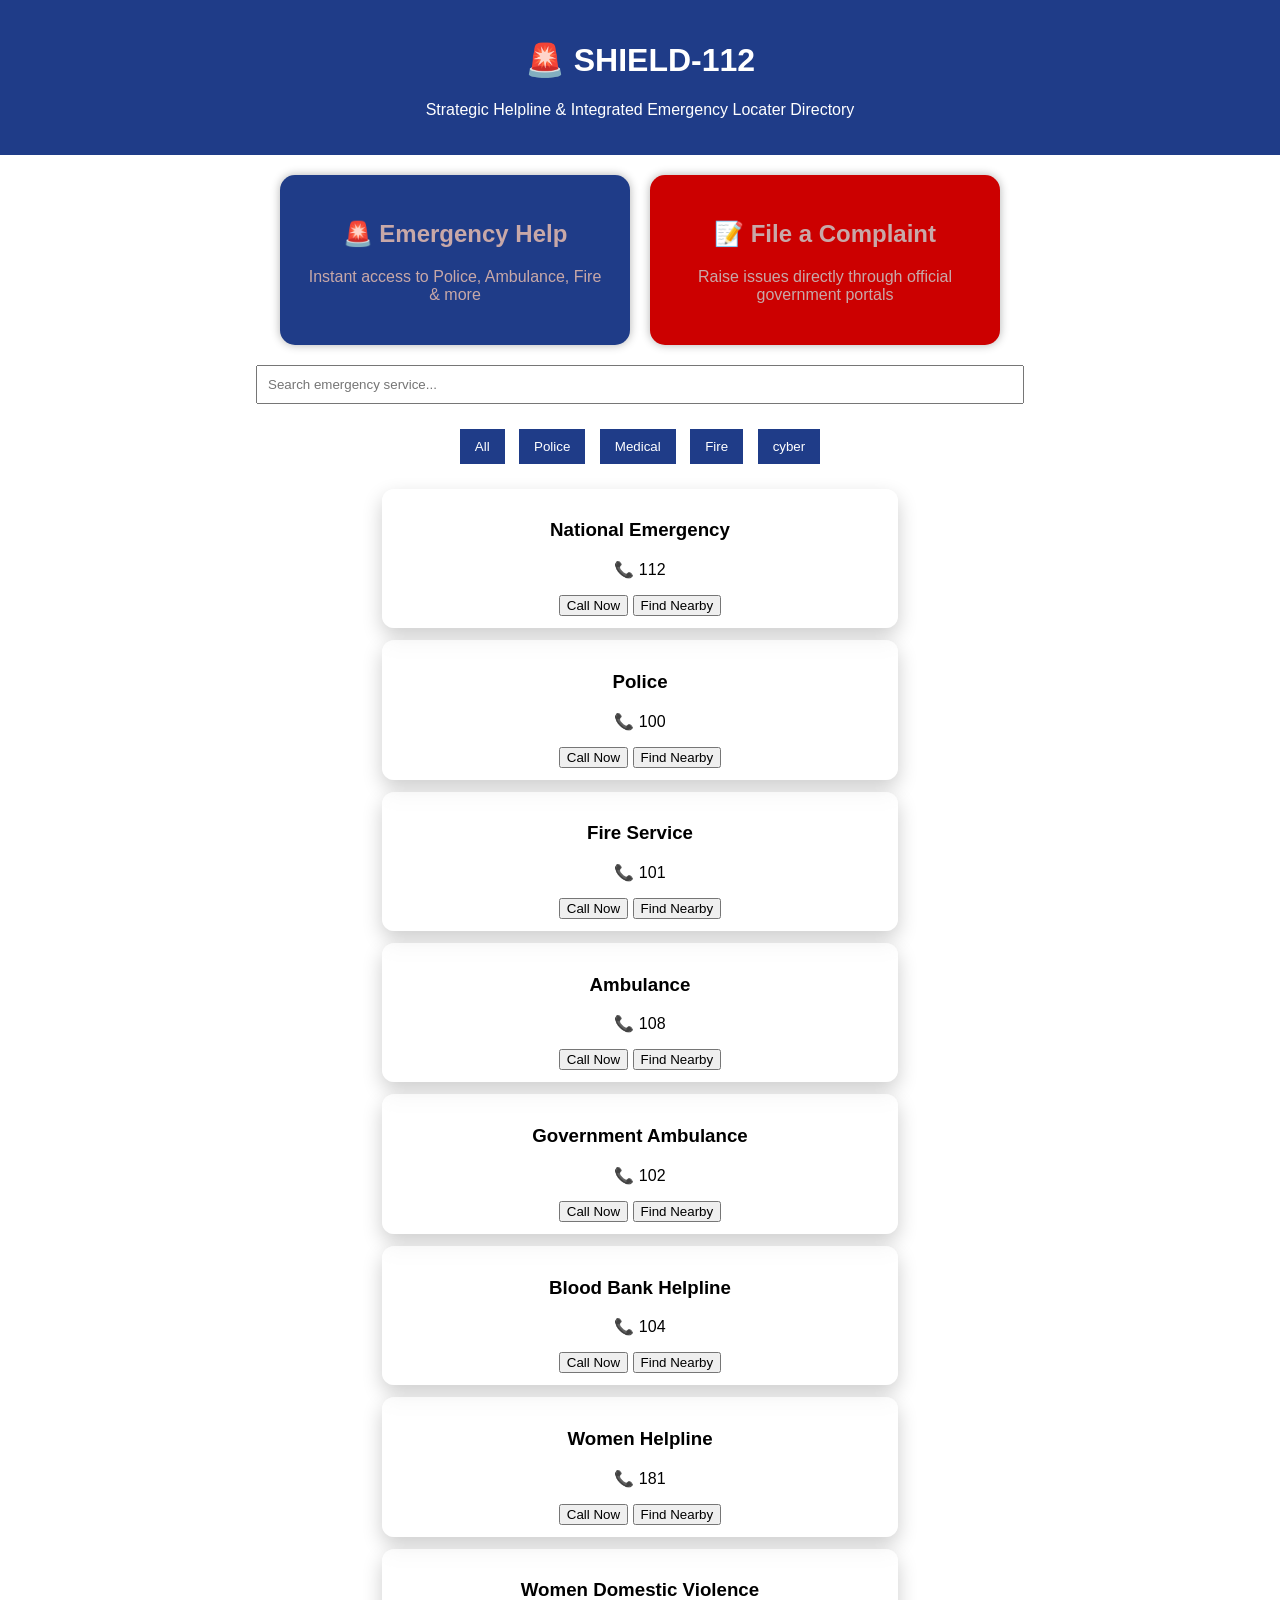
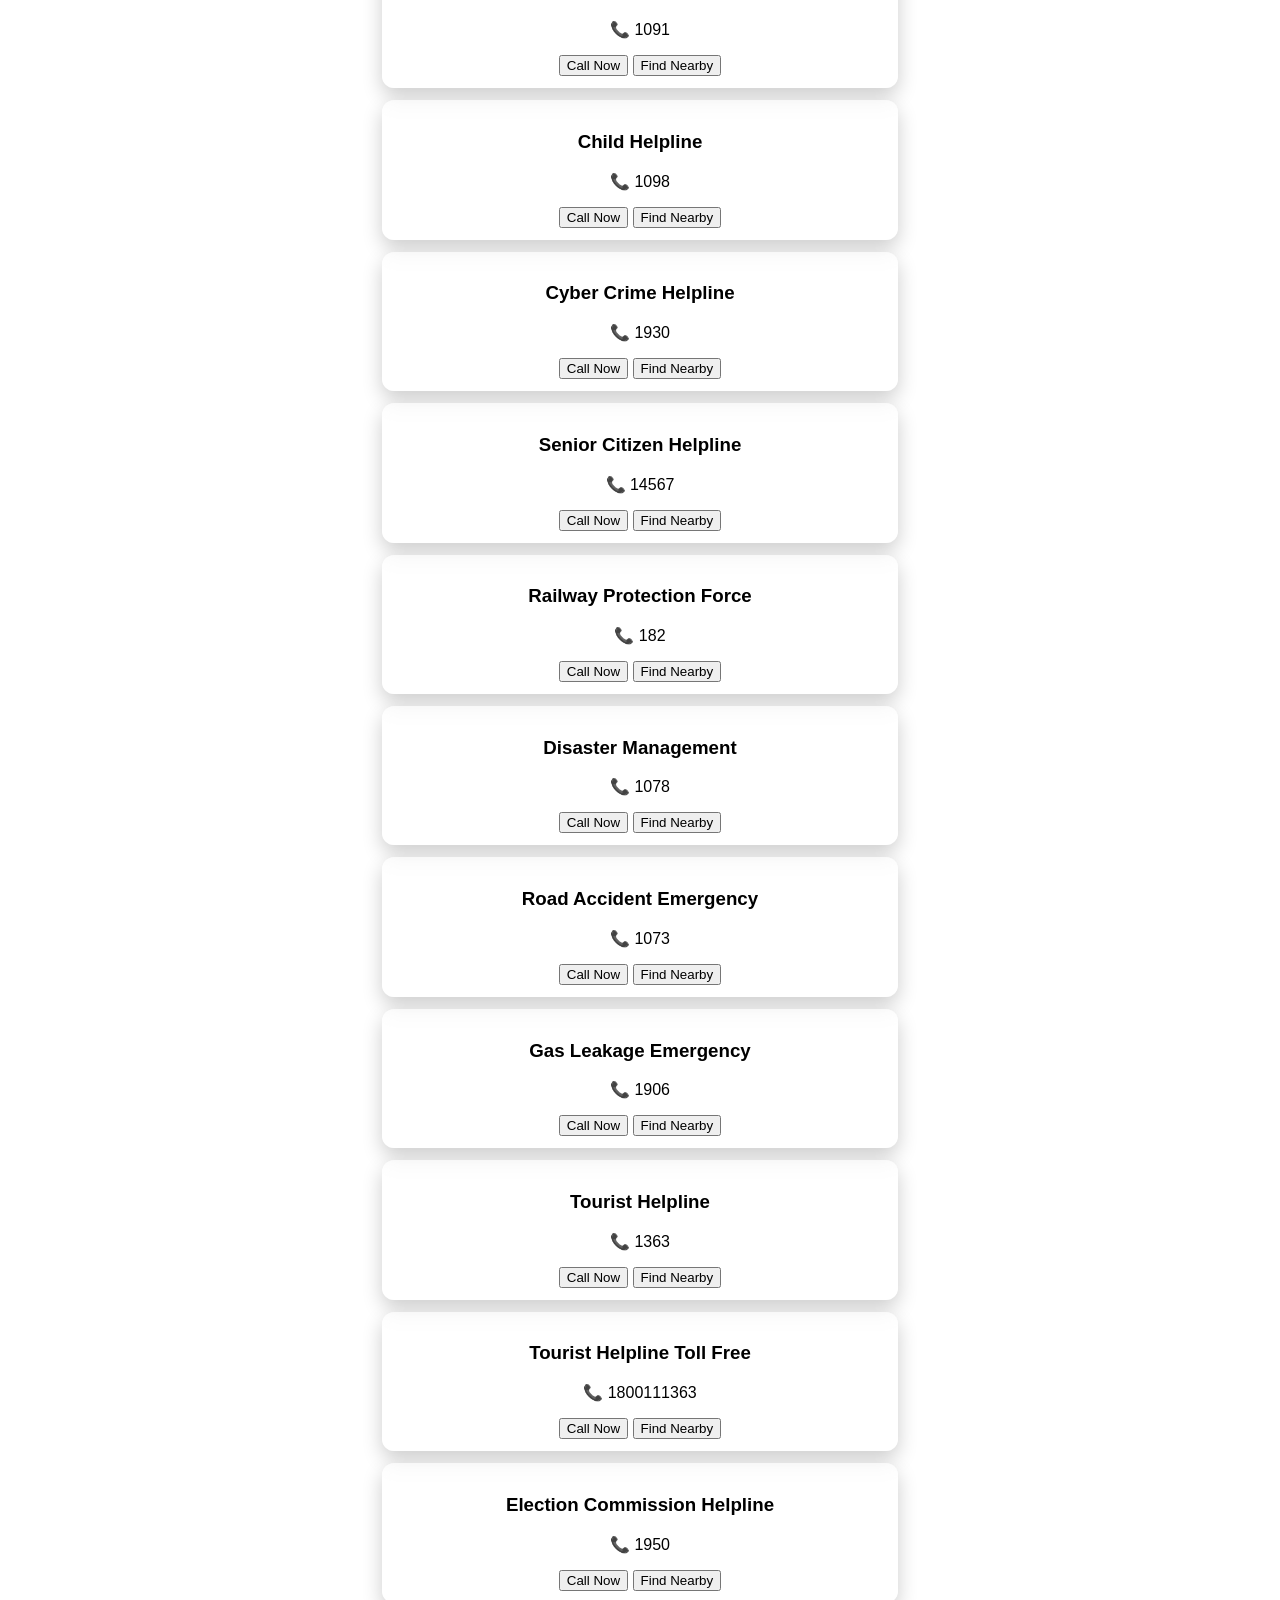
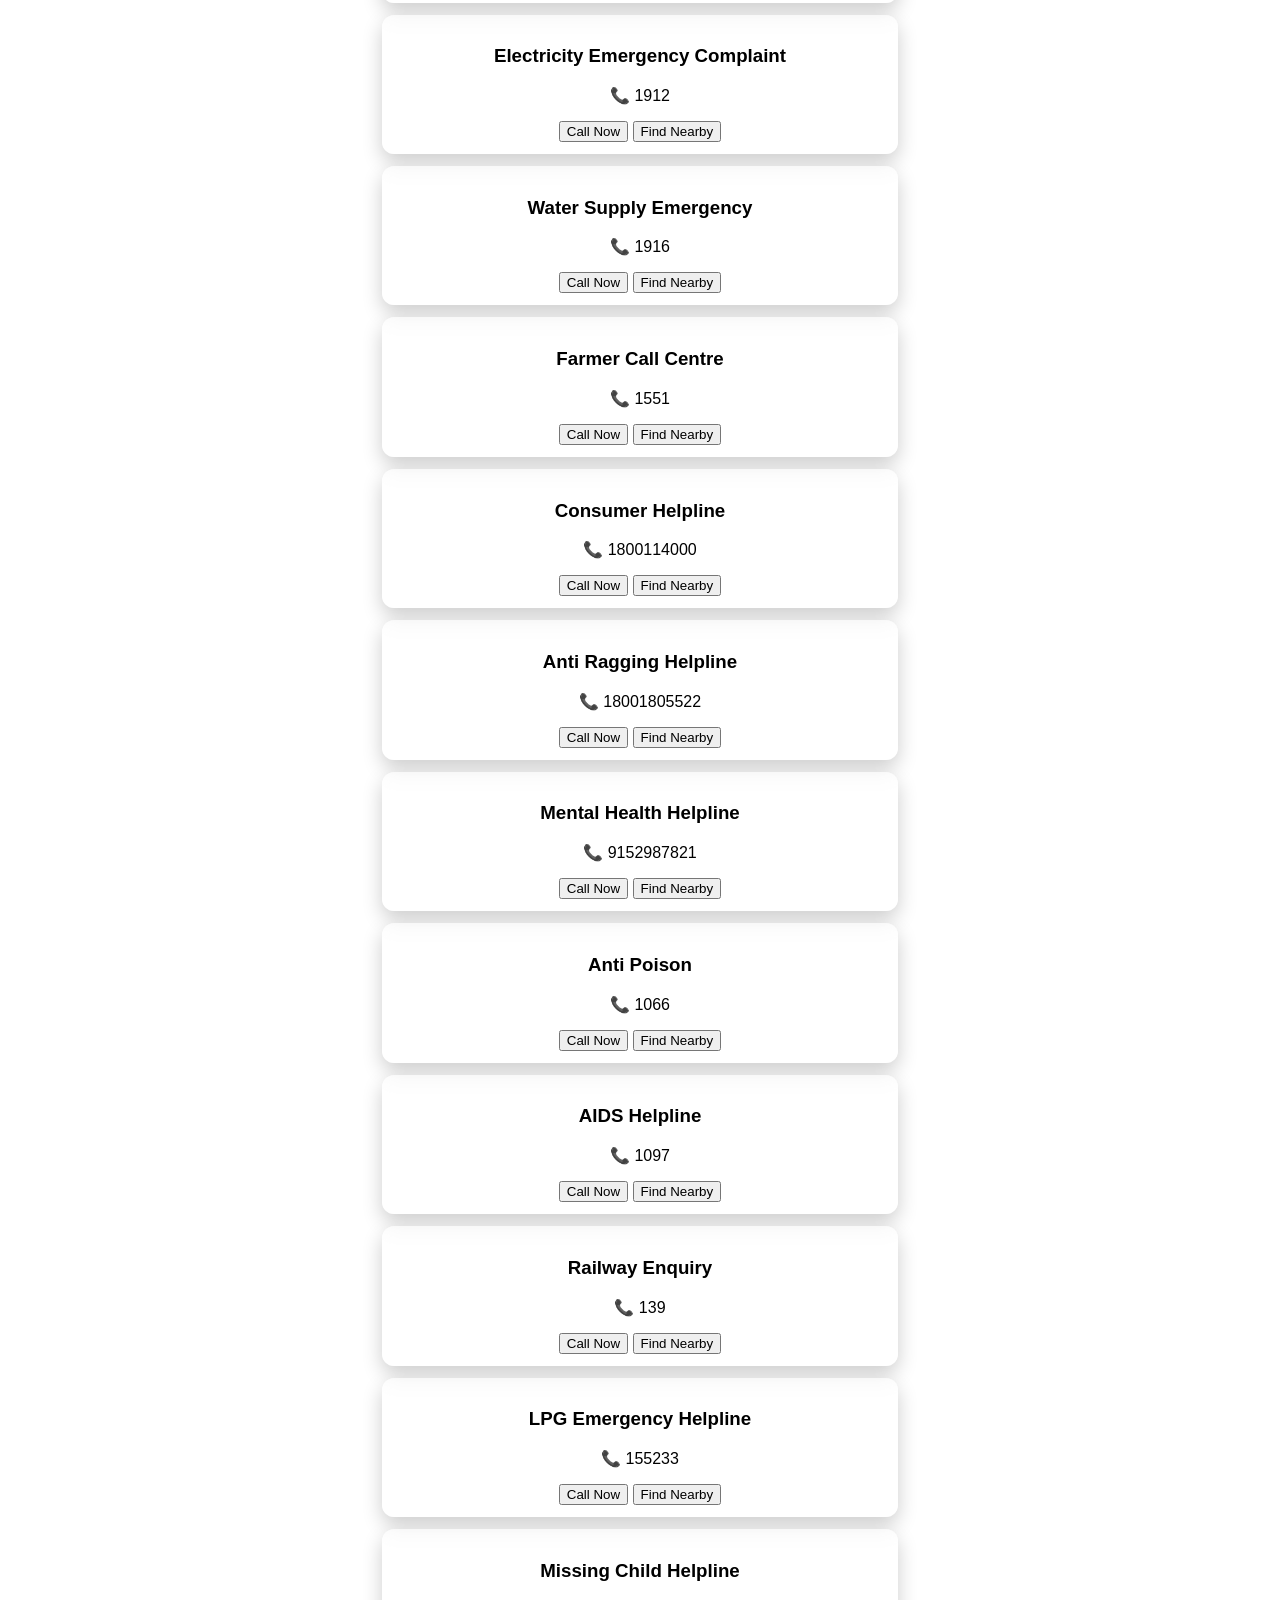
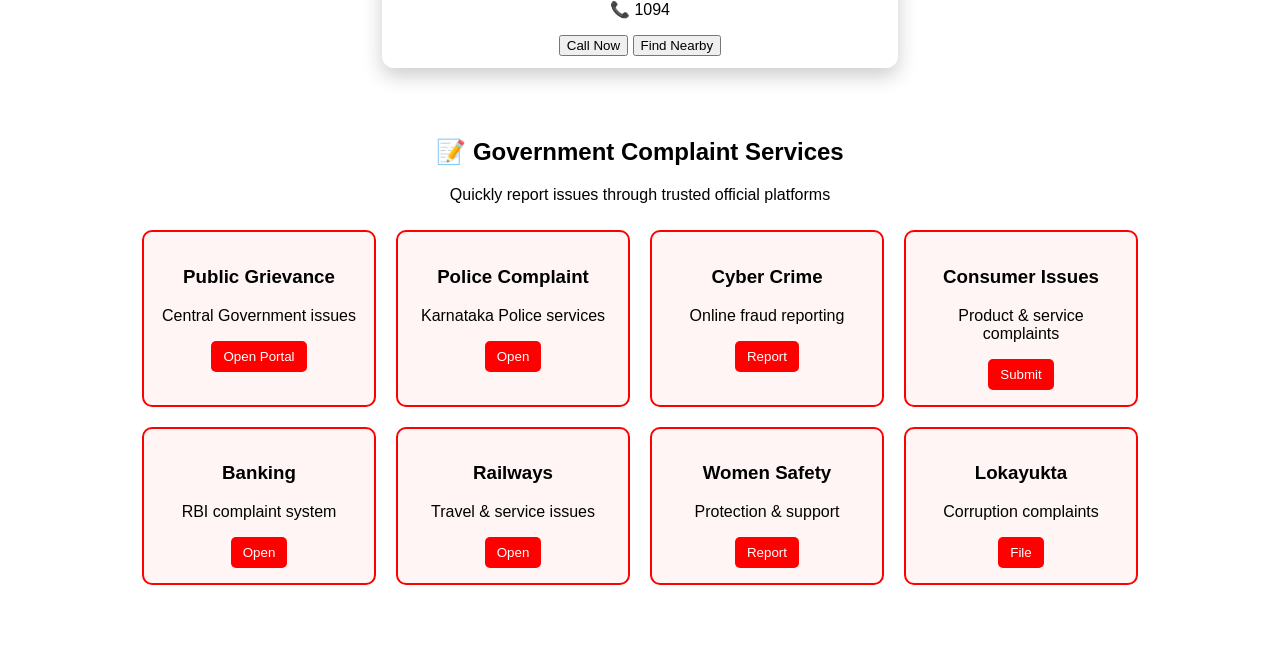
==== index.html @ 44ca0095 "initial project upload added HTML JS CSS files for SHIELD_112" ====
<!DOCTYPE html>
<!-- saved from url=(0048)file:///C:/Users/user/Desktop/sandeep/index.html -->
<html><head><meta http-equiv="Content-Type" content="text/html; charset=UTF-8">
<title>SHIELD-112</title>

<style>

/* ===== BODY ===== */
body{
font-family: Arial;
margin:0;
min-height:100vh;
background-size: cover;
background-position: center;
background-repeat: no-repeat;
background-attachment: fixed;
transition: background-image 1s ease-in-out;
}

/* ===== HEADER ===== */
.header{
background:#1f3c88;
color:white;
text-align:center;
padding:20px;
}

.logout{
position:absolute;
top:10px;
right:20px;
}

/* ===== TOP OPTIONS ===== */
.main-options{
display:flex;
justify-content:center;
gap:20px;
margin:20px;
flex-wrap:wrap;
}

.option-card{
width:300px;
padding:25px;
border-radius:15px;
text-align:center;
cursor:pointer;
color:rgb(200, 168, 168);
box-shadow:0 0 10px rgba(0,0,0,0.3);
transition:0.3s;
}

.option-card:hover{
transform:scale(1.05);
}

.emergency{
background:#1f3c88;
}

.complaint{
background:#cc0000;
}

/* ===== SEARCH ===== */
.search{
text-align:center;
margin:20px;
}

.search input{
width:60%;
padding:10px;
}

/* ===== FILTER ===== */
.filters{
text-align:center;
margin-bottom:20px;
}

.filters button{
margin:5px;
padding:10px 15px;
background:#1f3c88;
color:white;
border:none;
cursor:pointer;
}

/* ===== SERVICE CARDS ===== */
#serviceList{
width:70%;
margin:20px auto;
}

.card{
background: rgba(255,255,255,0.45);
padding:12px;
margin:12px auto;
border-radius:12px;
width:55%;
text-align:center;
box-shadow:0 8px 20px rgba(0,0,0,0.2);
backdrop-filter: blur(6px);
transition: all 0.3s ease;
}

.card:hover{
background: rgba(255,255,255,0.75);
transform: scale(1.03);
}

/* ===== COMPLAINT SECTION ===== */
.complaint-section{
width:90%;
margin:30px auto;
padding:20px;
background:rgba(255,255,255,0.85);
border-radius:12px;
}

.complaint-container{
display:flex;
flex-wrap:wrap;
justify-content:center;
}

.complaint-card{
background:#fff5f5;
border:2px solid red;
padding:15px;
margin:10px;
width:200px;
border-radius:10px;
text-align:center;
transition:0.3s;
}

.complaint-card:hover{
transform:scale(1.05);
}

.complaint-card button{
background:red;
color:white;
border:none;
padding:8px 12px;
cursor:pointer;
border-radius:5px;
}

</style>

</head>

<body style="background-image: url(&quot;1.jpg.png&quot;);">

<div class="header">
<h1>🚨 SHIELD-112</h1>
<p>Strategic Helpline &amp; Integrated Emergency Locater Directory</p>
</div>

<!-- ===== MAIN OPTIONS ===== -->
<div class="main-options">

<div class="option-card emergency" onclick="scrollToSection(&#39;emergencySection&#39;)">
<h2>🚨 Emergency Help</h2>
<p>Instant access to Police, Ambulance, Fire &amp; more</p>
</div>

<div class="option-card complaint" onclick="scrollToSection(&#39;complaintSection&#39;)">
<h2>📝 File a Complaint</h2>
<p>Raise issues directly through official government portals</p>
</div>

</div>

<!-- ===== SEARCH ===== -->
<div class="search">
<input type="text" id="searchInput" placeholder="Search emergency service..." onkeyup="searchService()">
</div>

<!-- ===== FILTERS ===== -->
<div class="filters">
<button onclick="filterService(&#39;all&#39;)">All</button>
<button onclick="filterService(&#39;police&#39;)">Police</button>
<button onclick="filterService(&#39;medical&#39;)">Medical</button>
<button onclick="filterService(&#39;fire&#39;)">Fire</button>
<button onclick="filterService(&#39;cyber&#39;)">cyber</button>
</div>

<!-- ===== EMERGENCY SECTION ===== -->
<div id="emergencySection">
<div id="serviceList"><div class="card">

<h3>National Emergency</h3>
<p>📞 112</p>

<button class="call" onclick="callService(&#39;112&#39;)">
Call Now
</button>

<button class="map" onclick="findNearby(&#39;National Emergency&#39;)">
Find Nearby
</button>

</div><div class="card">

<h3>Police</h3>
<p>📞 100</p>

<button class="call" onclick="callService(&#39;100&#39;)">
Call Now
</button>

<button class="map" onclick="findNearby(&#39;Police&#39;)">
Find Nearby
</button>

</div><div class="card">

<h3>Fire Service</h3>
<p>📞 101</p>

<button class="call" onclick="callService(&#39;101&#39;)">
Call Now
</button>

<button class="map" onclick="findNearby(&#39;Fire Service&#39;)">
Find Nearby
</button>

</div><div class="card">

<h3>Ambulance</h3>
<p>📞 108</p>

<button class="call" onclick="callService(&#39;108&#39;)">
Call Now
</button>

<button class="map" onclick="findNearby(&#39;Ambulance&#39;)">
Find Nearby
</button>

</div><div class="card">

<h3>Government Ambulance</h3>
<p>📞 102</p>

<button class="call" onclick="callService(&#39;102&#39;)">
Call Now
</button>

<button class="map" onclick="findNearby(&#39;Government Ambulance&#39;)">
Find Nearby
</button>

</div><div class="card">

<h3>Blood Bank Helpline</h3>
<p>📞 104</p>

<button class="call" onclick="callService(&#39;104&#39;)">
Call Now
</button>

<button class="map" onclick="findNearby(&#39;Blood Bank Helpline&#39;)">
Find Nearby
</button>

</div><div class="card">

<h3>Women Helpline</h3>
<p>📞 181</p>

<button class="call" onclick="callService(&#39;181&#39;)">
Call Now
</button>

<button class="map" onclick="findNearby(&#39;Women Helpline&#39;)">
Find Nearby
</button>

</div><div class="card">

<h3>Women Domestic Violence</h3>
<p>📞 1091</p>

<button class="call" onclick="callService(&#39;1091&#39;)">
Call Now
</button>

<button class="map" onclick="findNearby(&#39;Women Domestic Violence&#39;)">
Find Nearby
</button>

</div><div class="card">

<h3>Child Helpline</h3>
<p>📞 1098</p>

<button class="call" onclick="callService(&#39;1098&#39;)">
Call Now
</button>

<button class="map" onclick="findNearby(&#39;Child Helpline&#39;)">
Find Nearby
</button>

</div><div class="card">

<h3>Cyber Crime Helpline</h3>
<p>📞 1930</p>

<button class="call" onclick="callService(&#39;1930&#39;)">
Call Now
</button>

<button class="map" onclick="findNearby(&#39;Cyber Crime Helpline&#39;)">
Find Nearby
</button>

</div><div class="card">

<h3>Senior Citizen Helpline</h3>
<p>📞 14567</p>

<button class="call" onclick="callService(&#39;14567&#39;)">
Call Now
</button>

<button class="map" onclick="findNearby(&#39;Senior Citizen Helpline&#39;)">
Find Nearby
</button>

</div><div class="card">

<h3>Railway Protection Force</h3>
<p>📞 182</p>

<button class="call" onclick="callService(&#39;182&#39;)">
Call Now
</button>

<button class="map" onclick="findNearby(&#39;Railway Protection Force&#39;)">
Find Nearby
</button>

</div><div class="card">

<h3>Disaster Management</h3>
<p>📞 1078</p>

<button class="call" onclick="callService(&#39;1078&#39;)">
Call Now
</button>

<button class="map" onclick="findNearby(&#39;Disaster Management&#39;)">
Find Nearby
</button>

</div><div class="card">

<h3>Road Accident Emergency</h3>
<p>📞 1073</p>

<button class="call" onclick="callService(&#39;1073&#39;)">
Call Now
</button>

<button class="map" onclick="findNearby(&#39;Road Accident Emergency&#39;)">
Find Nearby
</button>

</div><div class="card">

<h3>Gas Leakage Emergency</h3>
<p>📞 1906</p>

<button class="call" onclick="callService(&#39;1906&#39;)">
Call Now
</button>

<button class="map" onclick="findNearby(&#39;Gas Leakage Emergency&#39;)">
Find Nearby
</button>

</div><div class="card">

<h3>Tourist Helpline</h3>
<p>📞 1363</p>

<button class="call" onclick="callService(&#39;1363&#39;)">
Call Now
</button>

<button class="map" onclick="findNearby(&#39;Tourist Helpline&#39;)">
Find Nearby
</button>

</div><div class="card">

<h3>Tourist Helpline Toll Free</h3>
<p>📞 1800111363</p>

<button class="call" onclick="callService(&#39;1800111363&#39;)">
Call Now
</button>

<button class="map" onclick="findNearby(&#39;Tourist Helpline Toll Free&#39;)">
Find Nearby
</button>

</div><div class="card">

<h3>Election Commission Helpline</h3>
<p>📞 1950</p>

<button class="call" onclick="callService(&#39;1950&#39;)">
Call Now
</button>

<button class="map" onclick="findNearby(&#39;Election Commission Helpline&#39;)">
Find Nearby
</button>

</div><div class="card">

<h3>Electricity Emergency Complaint</h3>
<p>📞 1912</p>

<button class="call" onclick="callService(&#39;1912&#39;)">
Call Now
</button>

<button class="map" onclick="findNearby(&#39;Electricity Emergency Complaint&#39;)">
Find Nearby
</button>

</div><div class="card">

<h3>Water Supply Emergency</h3>
<p>📞 1916</p>

<button class="call" onclick="callService(&#39;1916&#39;)">
Call Now
</button>

<button class="map" onclick="findNearby(&#39;Water Supply Emergency&#39;)">
Find Nearby
</button>

</div><div class="card">

<h3>Farmer Call Centre</h3>
<p>📞 1551</p>

<button class="call" onclick="callService(&#39;1551&#39;)">
Call Now
</button>

<button class="map" onclick="findNearby(&#39;Farmer Call Centre&#39;)">
Find Nearby
</button>

</div><div class="card">

<h3>Consumer Helpline</h3>
<p>📞 1800114000</p>

<button class="call" onclick="callService(&#39;1800114000&#39;)">
Call Now
</button>

<button class="map" onclick="findNearby(&#39;Consumer Helpline&#39;)">
Find Nearby
</button>

</div><div class="card">

<h3>Anti Ragging Helpline</h3>
<p>📞 18001805522</p>

<button class="call" onclick="callService(&#39;18001805522&#39;)">
Call Now
</button>

<button class="map" onclick="findNearby(&#39;Anti Ragging Helpline&#39;)">
Find Nearby
</button>

</div><div class="card">

<h3>Mental Health Helpline</h3>
<p>📞 9152987821</p>

<button class="call" onclick="callService(&#39;9152987821&#39;)">
Call Now
</button>

<button class="map" onclick="findNearby(&#39;Mental Health Helpline&#39;)">
Find Nearby
</button>

</div><div class="card">

<h3>Anti Poison</h3>
<p>📞 1066</p>

<button class="call" onclick="callService(&#39;1066&#39;)">
Call Now
</button>

<button class="map" onclick="findNearby(&#39;Anti Poison&#39;)">
Find Nearby
</button>

</div><div class="card">

<h3>AIDS Helpline</h3>
<p>📞 1097</p>

<button class="call" onclick="callService(&#39;1097&#39;)">
Call Now
</button>

<button class="map" onclick="findNearby(&#39;AIDS Helpline&#39;)">
Find Nearby
</button>

</div><div class="card">

<h3>Railway Enquiry</h3>
<p>📞 139</p>

<button class="call" onclick="callService(&#39;139&#39;)">
Call Now
</button>

<button class="map" onclick="findNearby(&#39;Railway Enquiry&#39;)">
Find Nearby
</button>

</div><div class="card">

<h3>LPG Emergency Helpline</h3>
<p>📞 155233</p>

<button class="call" onclick="callService(&#39;155233&#39;)">
Call Now
</button>

<button class="map" onclick="findNearby(&#39;LPG Emergency Helpline&#39;)">
Find Nearby
</button>

</div><div class="card">

<h3>Missing Child Helpline</h3>
<p>📞 1094</p>

<button class="call" onclick="callService(&#39;1094&#39;)">
Call Now
</button>

<button class="map" onclick="findNearby(&#39;Missing Child Helpline&#39;)">
Find Nearby
</button>

</div></div>
</div>

<!-- ===== COMPLAINT SECTION ===== -->
<div id="complaintSection" class="complaint-section">

<h2 style="text-align:center; color:#000000;">
📝 Government Complaint Services
</h2>

<p style="text-align:center;">
Quickly report issues through trusted official platforms
</p>

<div class="complaint-container">

<div class="complaint-card">
<h3>Public Grievance</h3>
<p>Central Government issues</p>
<button onclick="window.open(&#39;https://pgportal.gov.in&#39;)">Open Portal</button>
</div>

<div class="complaint-card">
<h3>Police Complaint</h3>
<p>Karnataka Police services</p>
<button onclick="window.open(&#39;https://ksp.karnataka.gov.in&#39;)">Open</button>
</div>

<div class="complaint-card">
<h3>Cyber Crime</h3>
<p>Online fraud reporting</p>
<button onclick="window.open(&#39;https://cybercrime.gov.in&#39;)">Report</button>
</div>

<div class="complaint-card">
<h3>Consumer Issues</h3>
<p>Product &amp; service complaints</p>
<button onclick="window.open(&#39;https://consumerhelpline.gov.in&#39;)">Submit</button>
</div>

<div class="complaint-card">
<h3>Banking</h3>
<p>RBI complaint system</p>
<button onclick="window.open(&#39;https://cms.rbi.org.in&#39;)">Open</button>
</div>

<div class="complaint-card">
<h3>Railways</h3>
<p>Travel &amp; service issues</p>
<button onclick="window.open(&#39;https://railmadad.indianrailways.gov.in&#39;)">Open</button>
</div>

<div class="complaint-card">
<h3>Women Safety</h3>
<p>Protection &amp; support</p>
<button onclick="window.open(&#39;https://ncw.nic.in&#39;)">Report</button>
</div>

<div class="complaint-card">
<h3>Lokayukta</h3>
<p>Corruption complaints</p>
<button onclick="window.open(&#39;https://lokayukta.kar.nic.in&#39;)">File</button>
</div>

</div>
</div>

<script src="./index_files/data.js"></script>
<script src="./index_files/script.js"></script>

<script>
function scrollToSection(id){
document.getElementById(id).scrollIntoView({behavior:"smooth"});
}

/* BACKGROUND SLIDER */
let images = [
"2.jpg.png",
"ph.jpg",
"1.jpg.png",
"3.jpg.png"
];

let i = 0;

function changeBackground(){
document.body.style.backgroundImage = "url('" + images[i] + "')";
i = (i + 1) % images.length;
}

changeBackground();
setInterval(changeBackground,2000);
</script>


</body></html>
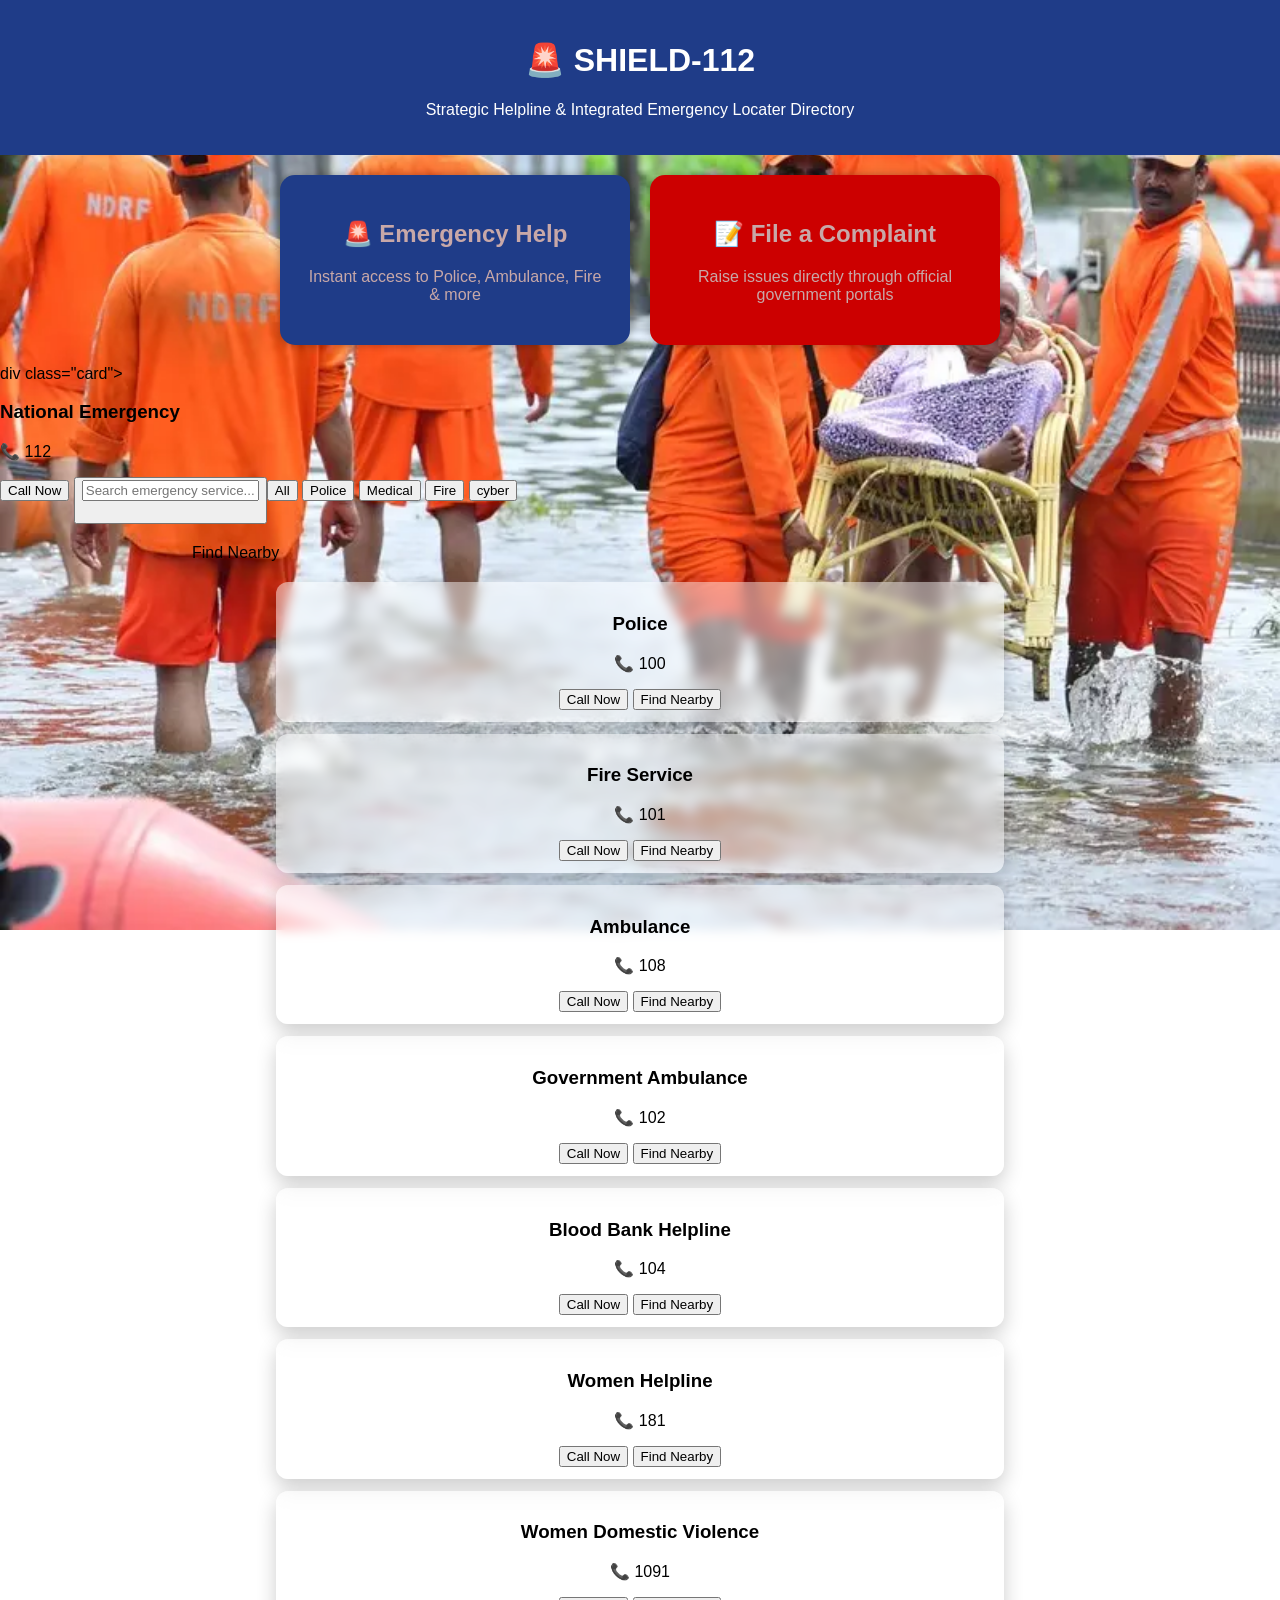
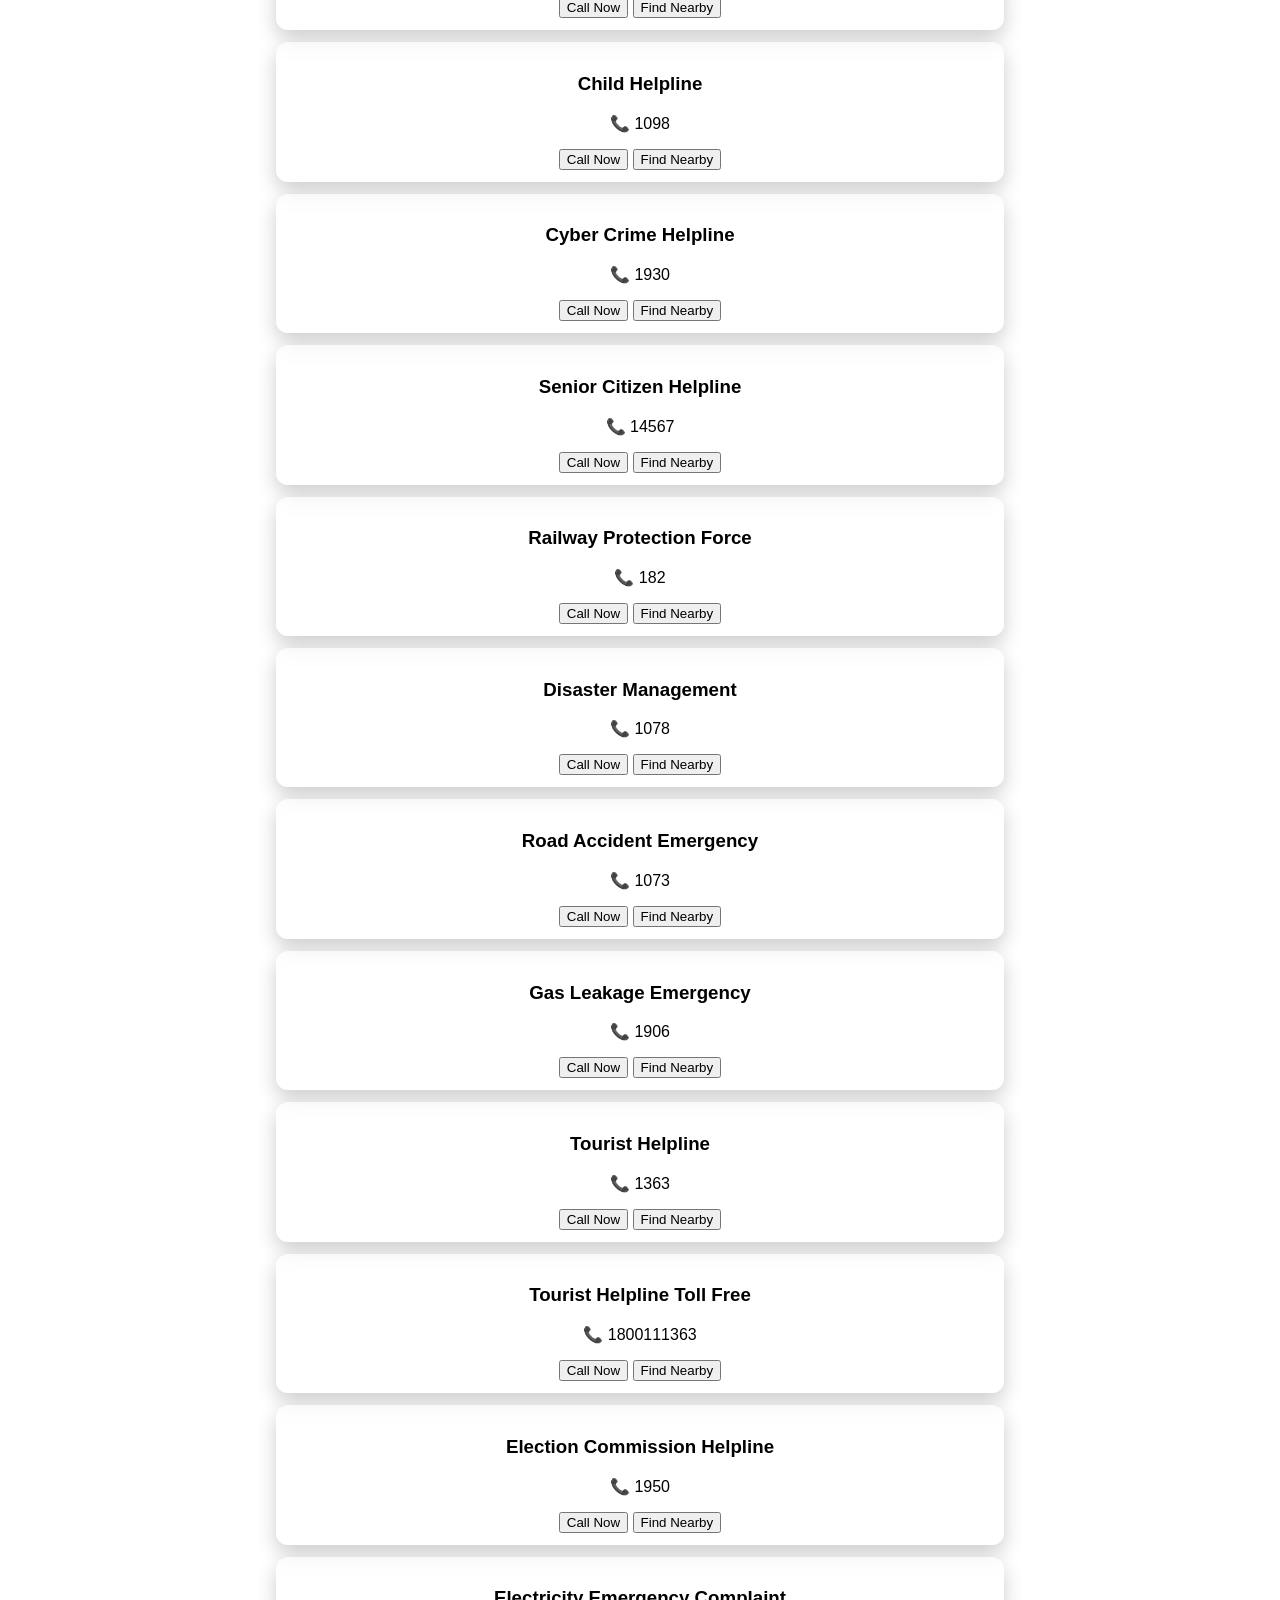
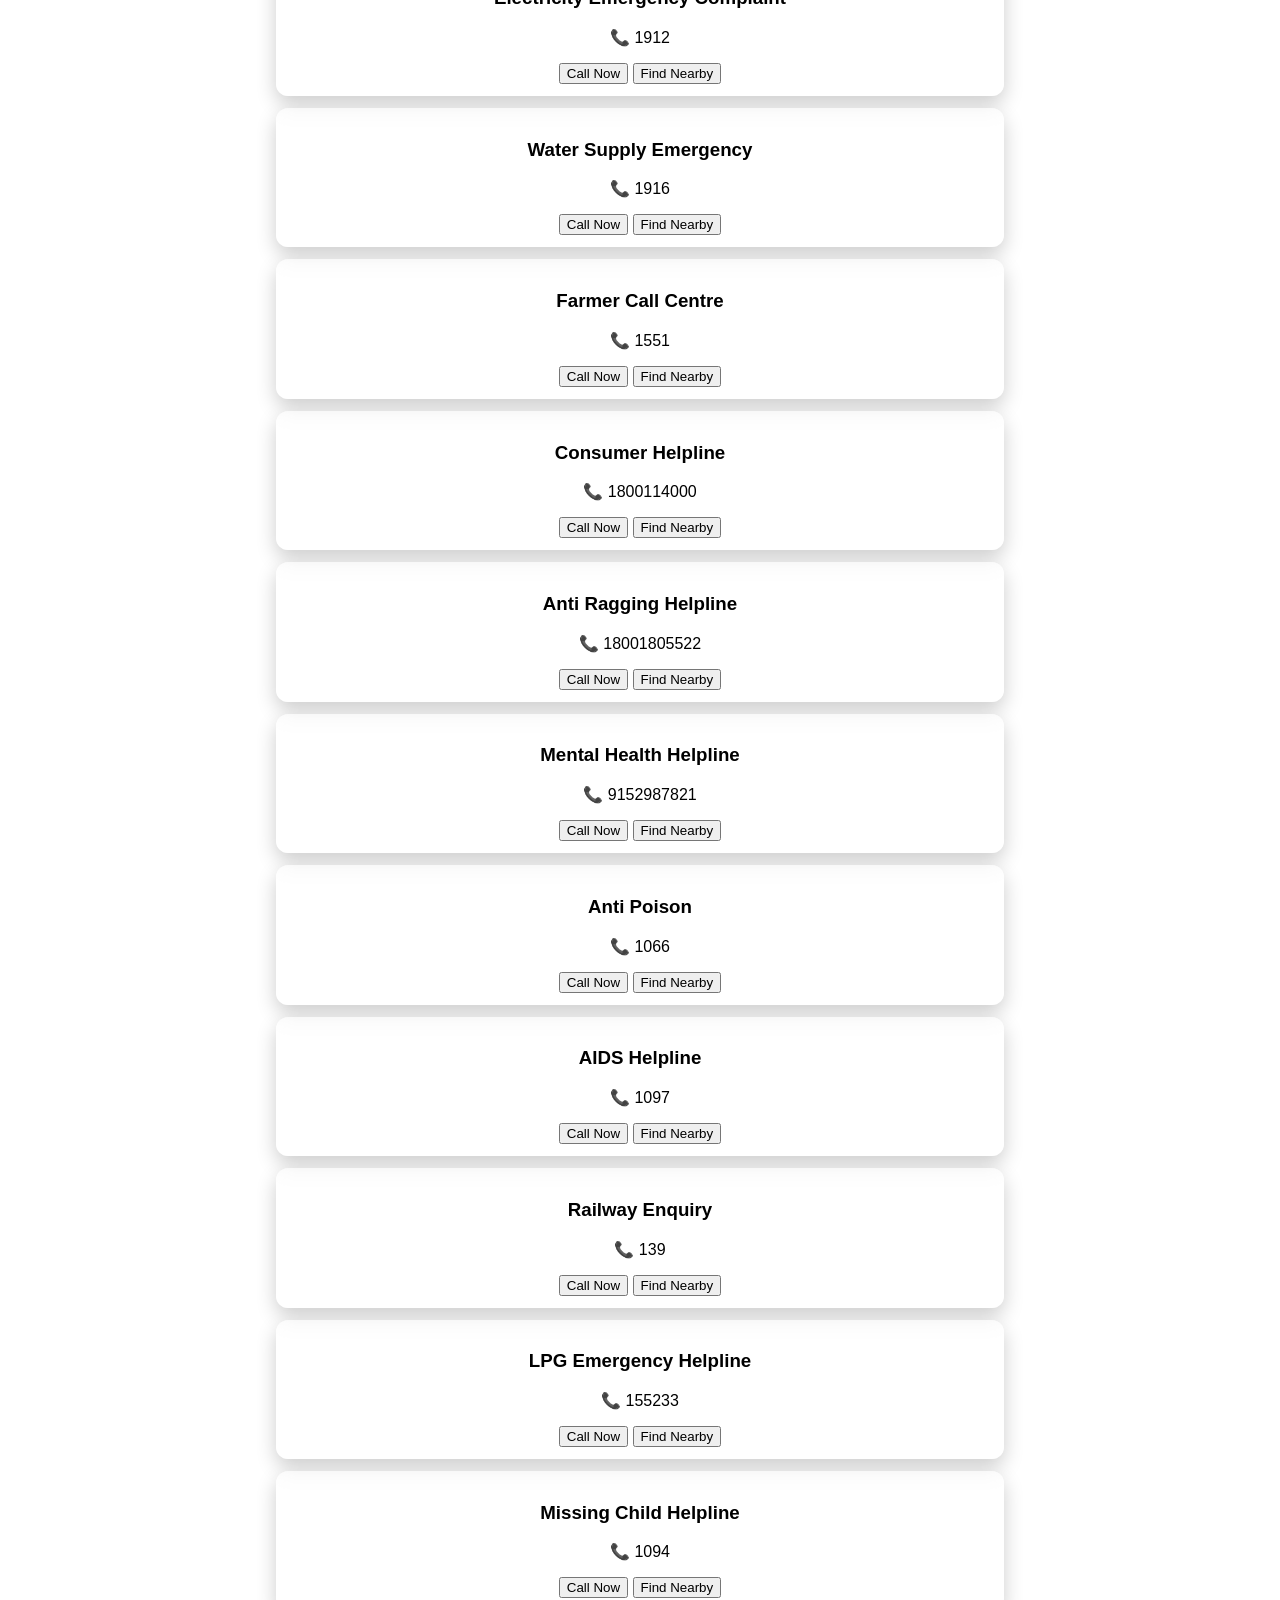
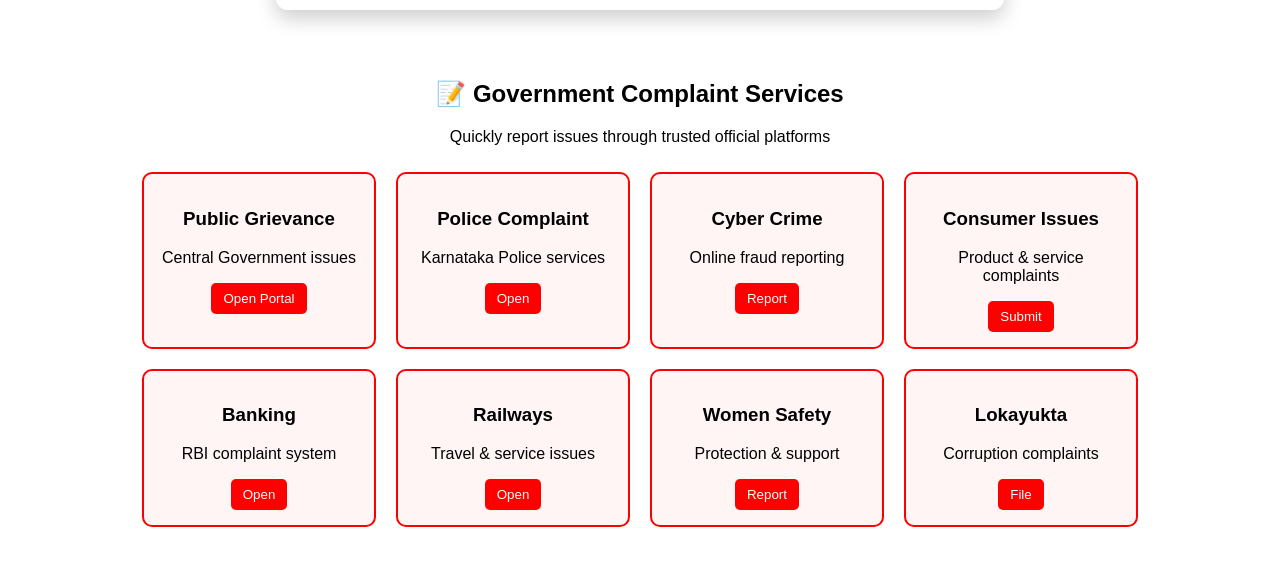
==== commit 87b9ad18: "Add files via upload" ====
--- a/index.html
+++ b/index.html
@@ -177,7 +177,16 @@
 
 </div>
 
-<!-- ===== SEARCH ===== -->
+div class="card">
+
+<h3>National Emergency</h3>
+<p>📞 112</p>
+
+<button class="call" onclick="callService(&#39;112&#39;)">
+Call Now
+</button>
+
+<button class="map" onclick="findNearby(&#39;Nat<!-- ===== SEARCH ===== -->
 <div class="search">
 <input type="text" id="searchInput" placeholder="Search emergency service..." onkeyup="searchService()">
 </div>
@@ -193,16 +202,7 @@
 
 <!-- ===== EMERGENCY SECTION ===== -->
 <div id="emergencySection">
-<div id="serviceList"><div class="card">
-
-<h3>National Emergency</h3>
-<p>📞 112</p>
-
-<button class="call" onclick="callService(&#39;112&#39;)">
-Call Now
-</button>
-
-<button class="map" onclick="findNearby(&#39;National Emergency&#39;)">
+<div id="serviceList"><ional Emergency&#39;)">
 Find Nearby
 </button>
 
@@ -651,6 +651,10 @@
 "ph.jpg",
 "1.jpg.png",
 "3.jpg.png"
+"4.jpg.png",
+"5.jpg.png"
+"6.jpg.png",
+"7.jpg.png",
 ];
 
 let i = 0;
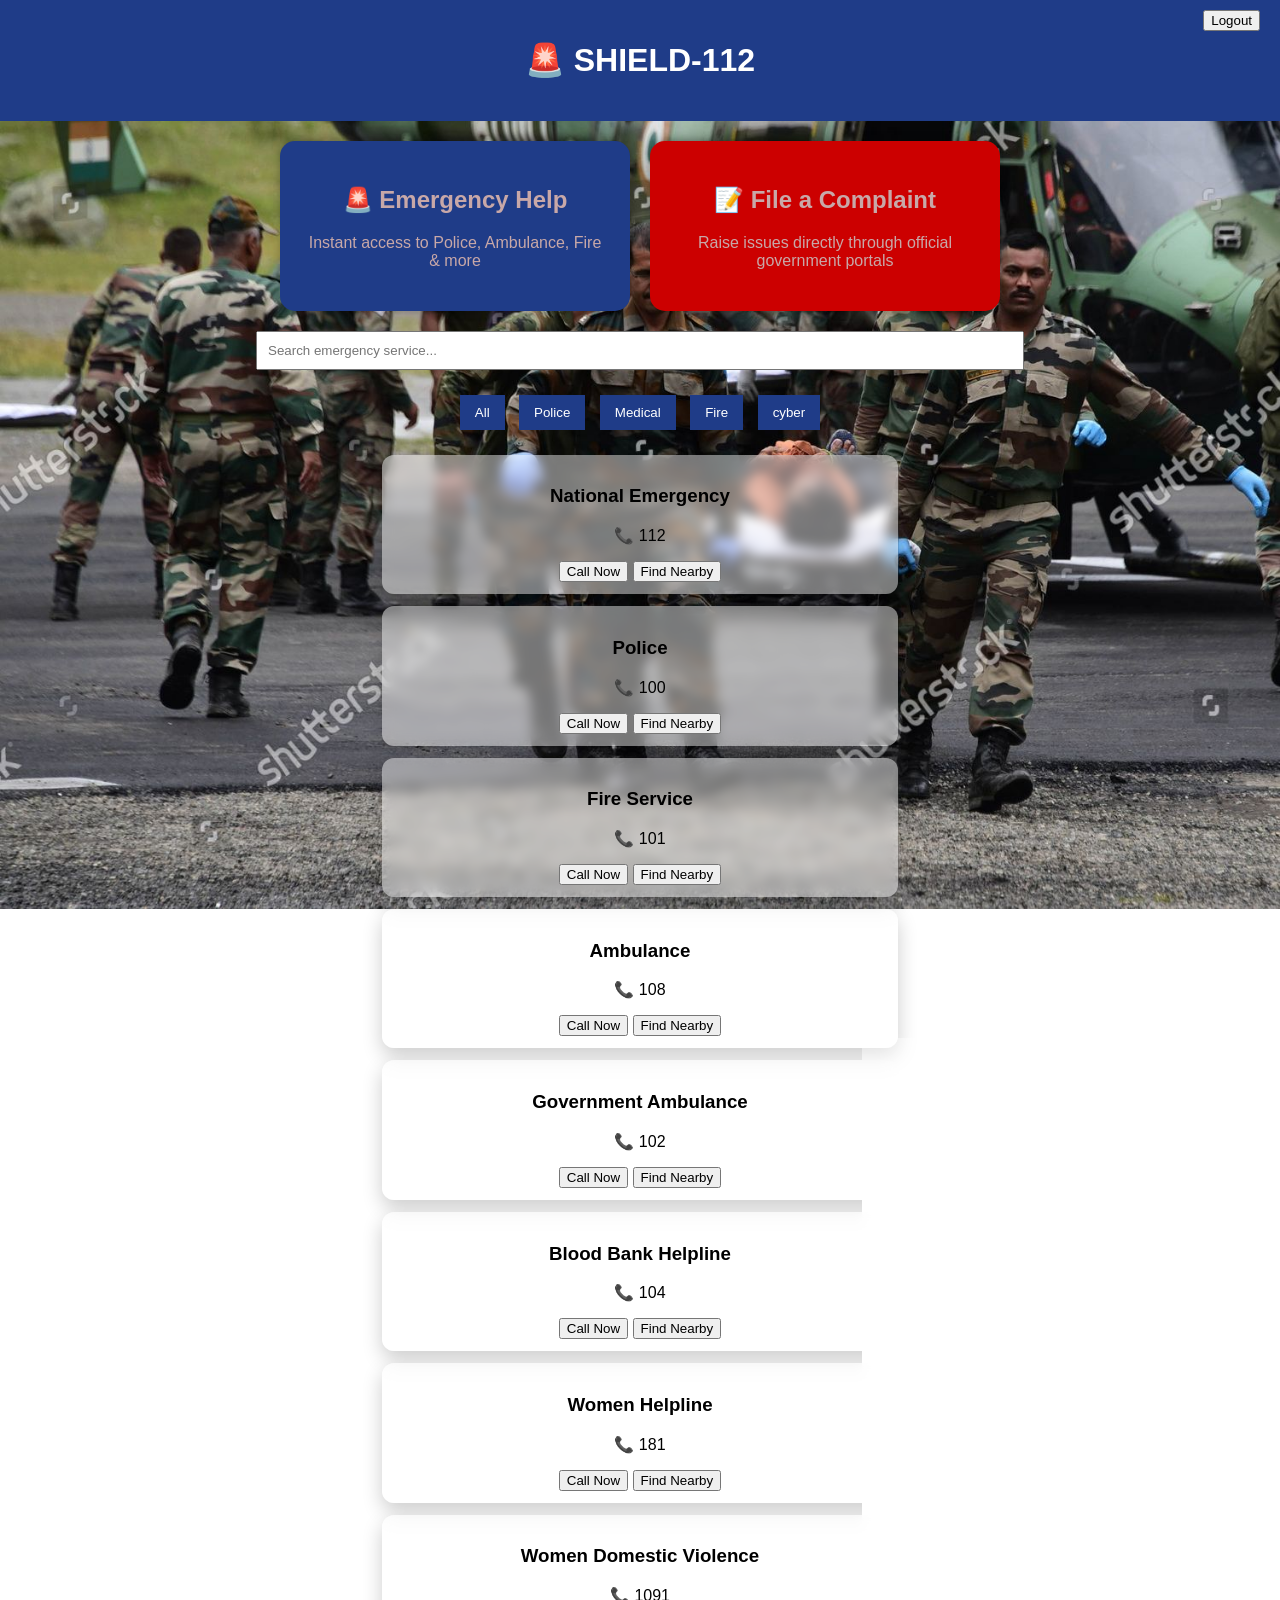
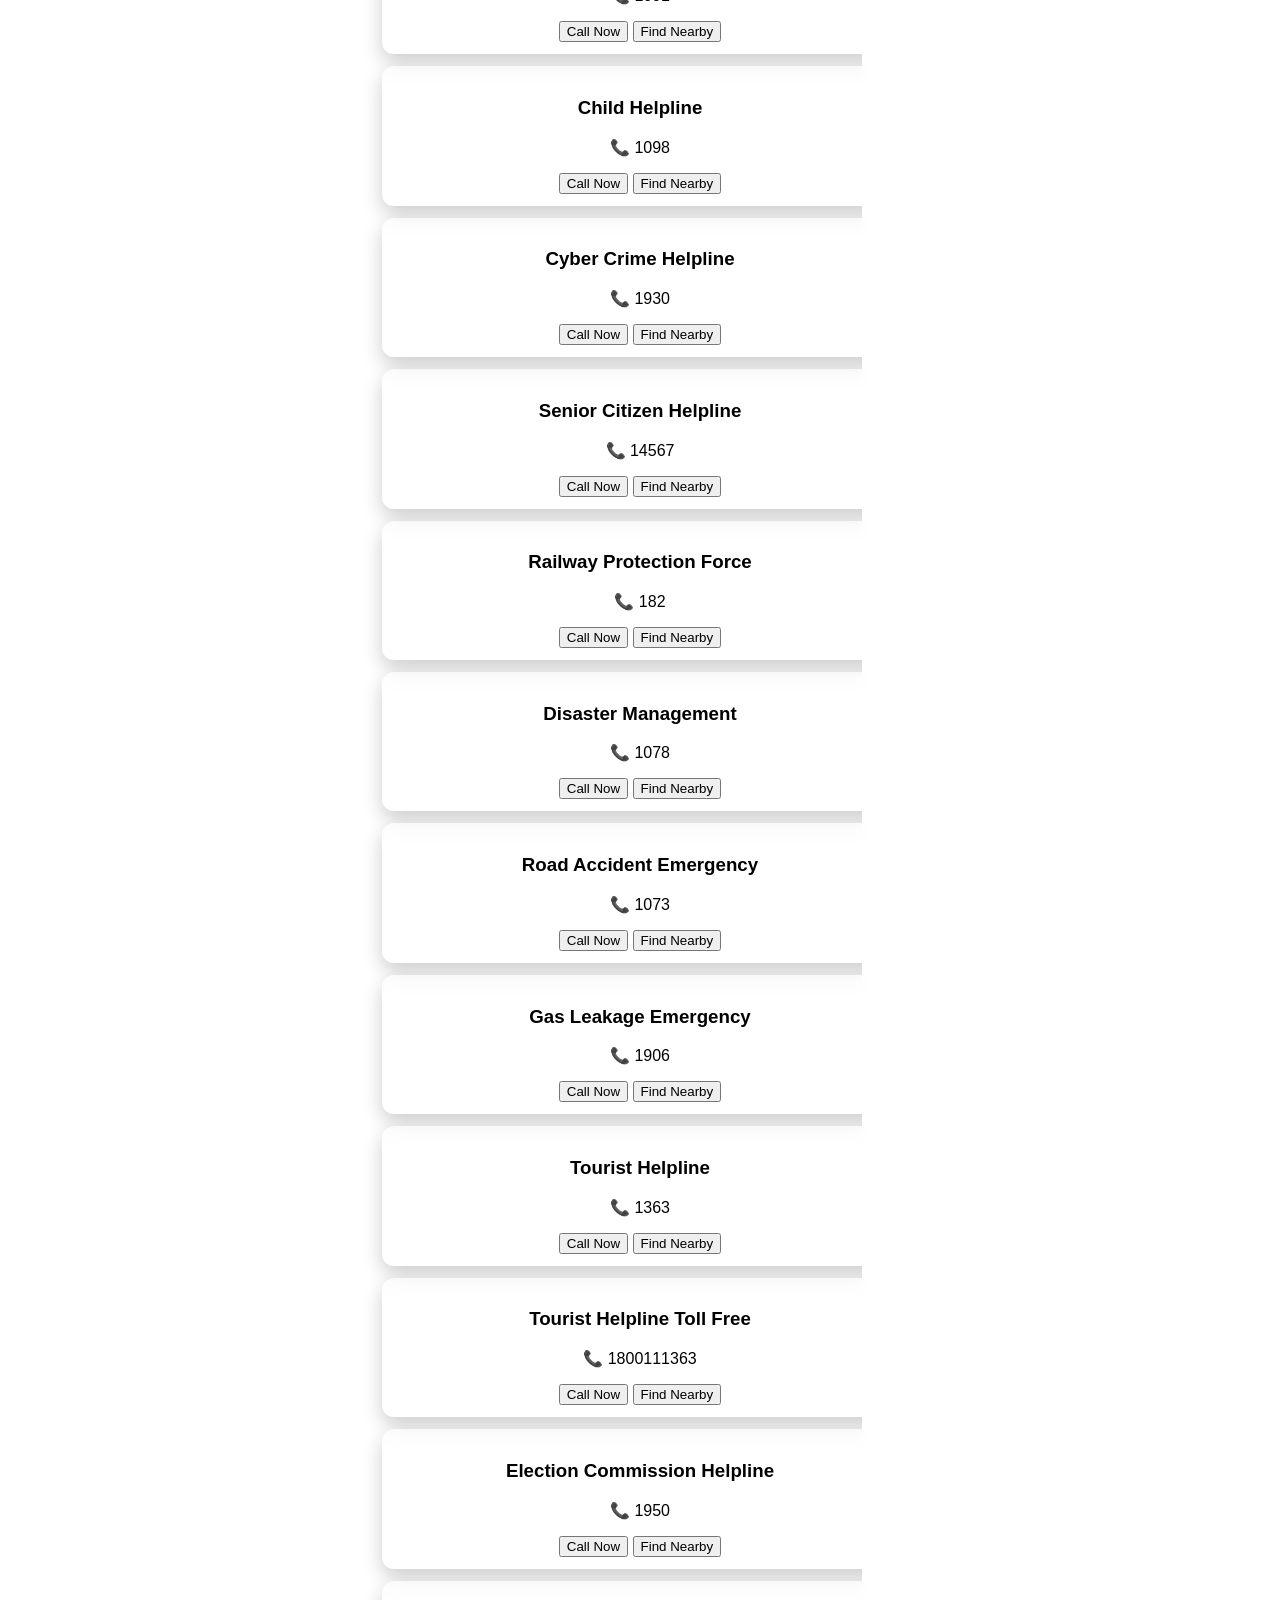
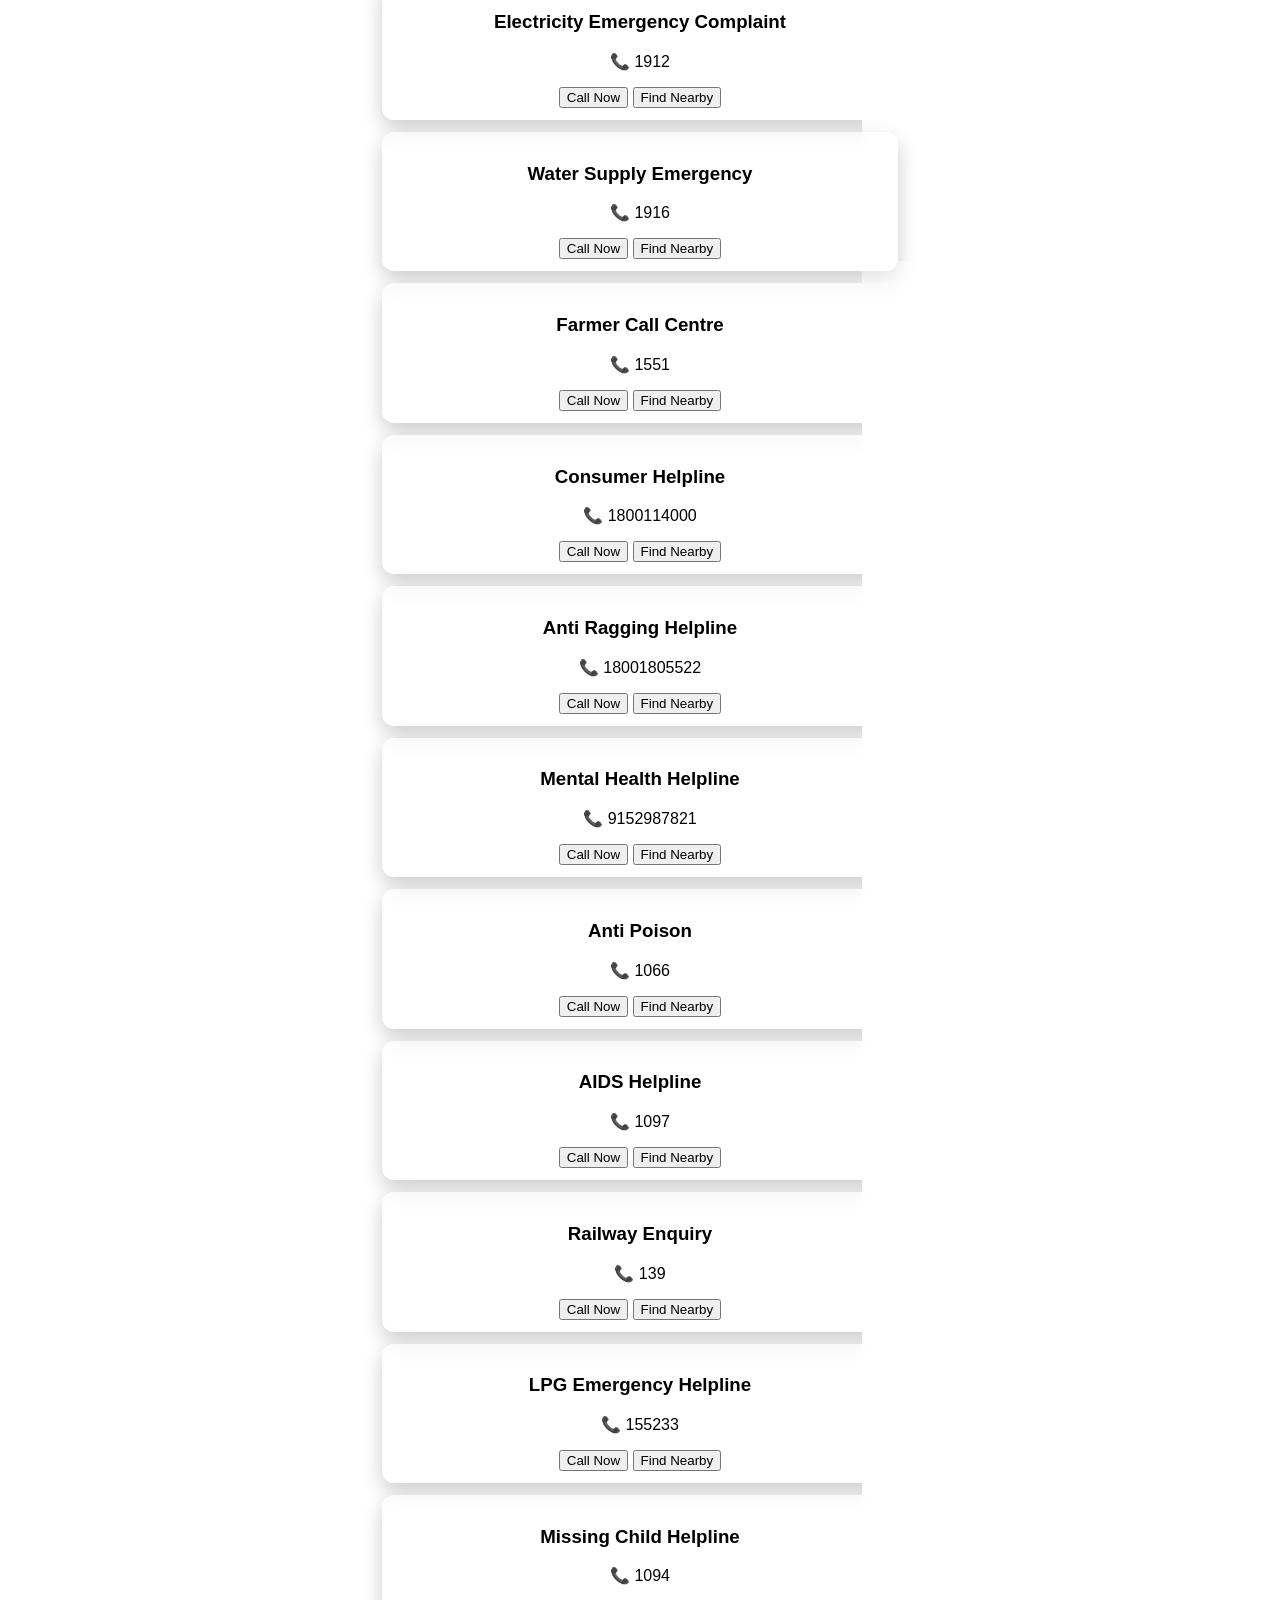
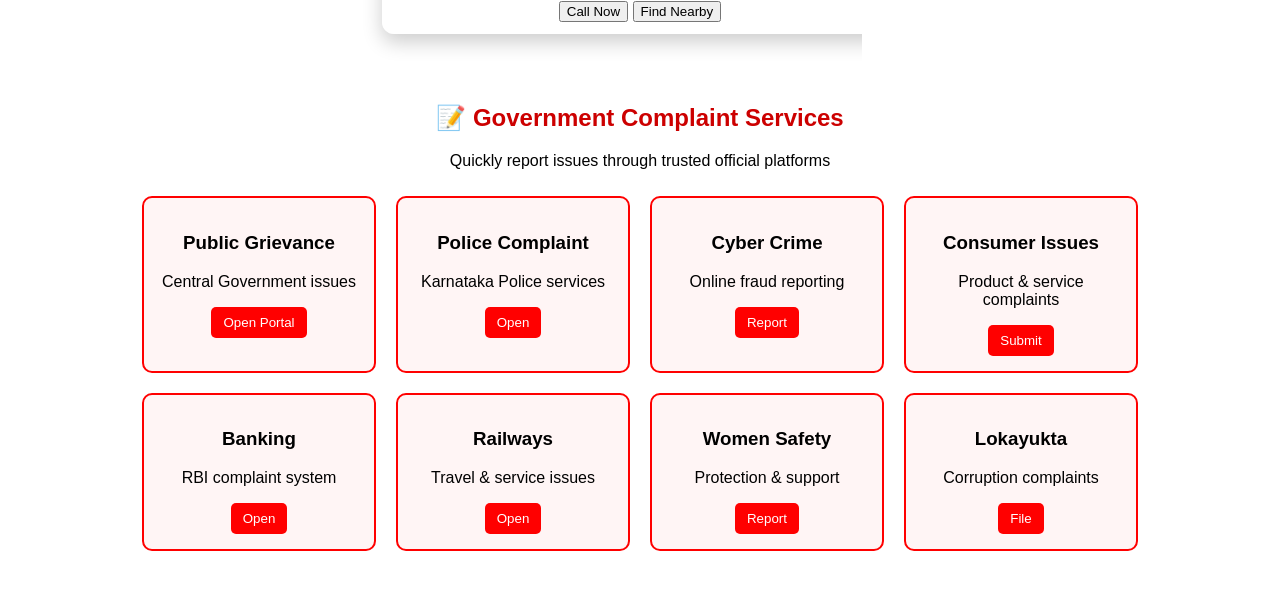
==== commit d1117dfa: "Rename SHIELD-112.html to index.html" ====
--- a/index.html
+++ b/index.html
@@ -2,6 +2,7 @@
 <!-- saved from url=(0048)file:///C:/Users/user/Desktop/sandeep/index.html -->
 <html><head><meta http-equiv="Content-Type" content="text/html; charset=UTF-8">
 <title>SHIELD-112</title>
+</head><body style="background-image: url(&quot;1.jpg.png&quot;);">
 
 <style>
 
@@ -153,13 +154,14 @@
 
 </style>
 
-</head>
-
-<body style="background-image: url(&quot;1.jpg.png&quot;);">
+
+
+
 
 <div class="header">
+<button class="logout" onclick="logout()">Logout</button>
 <h1>🚨 SHIELD-112</h1>
-<p>Strategic Helpline &amp; Integrated Emergency Locater Directory</p>
+<p strategic="" helpline="" and="" integrated="" emergency="" locater="" directory=""></p>
 </div>
 
 <!-- ===== MAIN OPTIONS ===== -->
@@ -177,16 +179,7 @@
 
 </div>
 
-div class="card">
-
-<h3>National Emergency</h3>
-<p>📞 112</p>
-
-<button class="call" onclick="callService(&#39;112&#39;)">
-Call Now
-</button>
-
-<button class="map" onclick="findNearby(&#39;Nat<!-- ===== SEARCH ===== -->
+<!-- ===== SEARCH ===== -->
 <div class="search">
 <input type="text" id="searchInput" placeholder="Search emergency service..." onkeyup="searchService()">
 </div>
@@ -202,7 +195,16 @@
 
 <!-- ===== EMERGENCY SECTION ===== -->
 <div id="emergencySection">
-<div id="serviceList"><ional Emergency&#39;)">
+<div id="serviceList"><div class="card">
+
+<h3>National Emergency</h3>
+<p>📞 112</p>
+
+<button class="call" onclick="callService(&#39;112&#39;)">
+Call Now
+</button>
+
+<button class="map" onclick="findNearby(&#39;National Emergency&#39;)">
 Find Nearby
 </button>
 
@@ -576,7 +578,7 @@
 <!-- ===== COMPLAINT SECTION ===== -->
 <div id="complaintSection" class="complaint-section">
 
-<h2 style="text-align:center; color:#000000;">
+<h2 style="text-align:center; color:#cc0000;">
 📝 Government Complaint Services
 </h2>
 
@@ -637,8 +639,8 @@
 </div>
 </div>
 
-<script src="./index_files/data.js"></script>
-<script src="./index_files/script.js"></script>
+<script src="./SHIELD-112_files/data.js"></script>
+<script src="./SHIELD-112_files/script.js"></script>
 
 <script>
 function scrollToSection(id){
@@ -651,10 +653,6 @@
 "ph.jpg",
 "1.jpg.png",
 "3.jpg.png"
-"4.jpg.png",
-"5.jpg.png"
-"6.jpg.png",
-"7.jpg.png",
 ];
 
 let i = 0;
@@ -669,4 +667,4 @@
 </script>
 
 
-</body></html>+</body></html>
